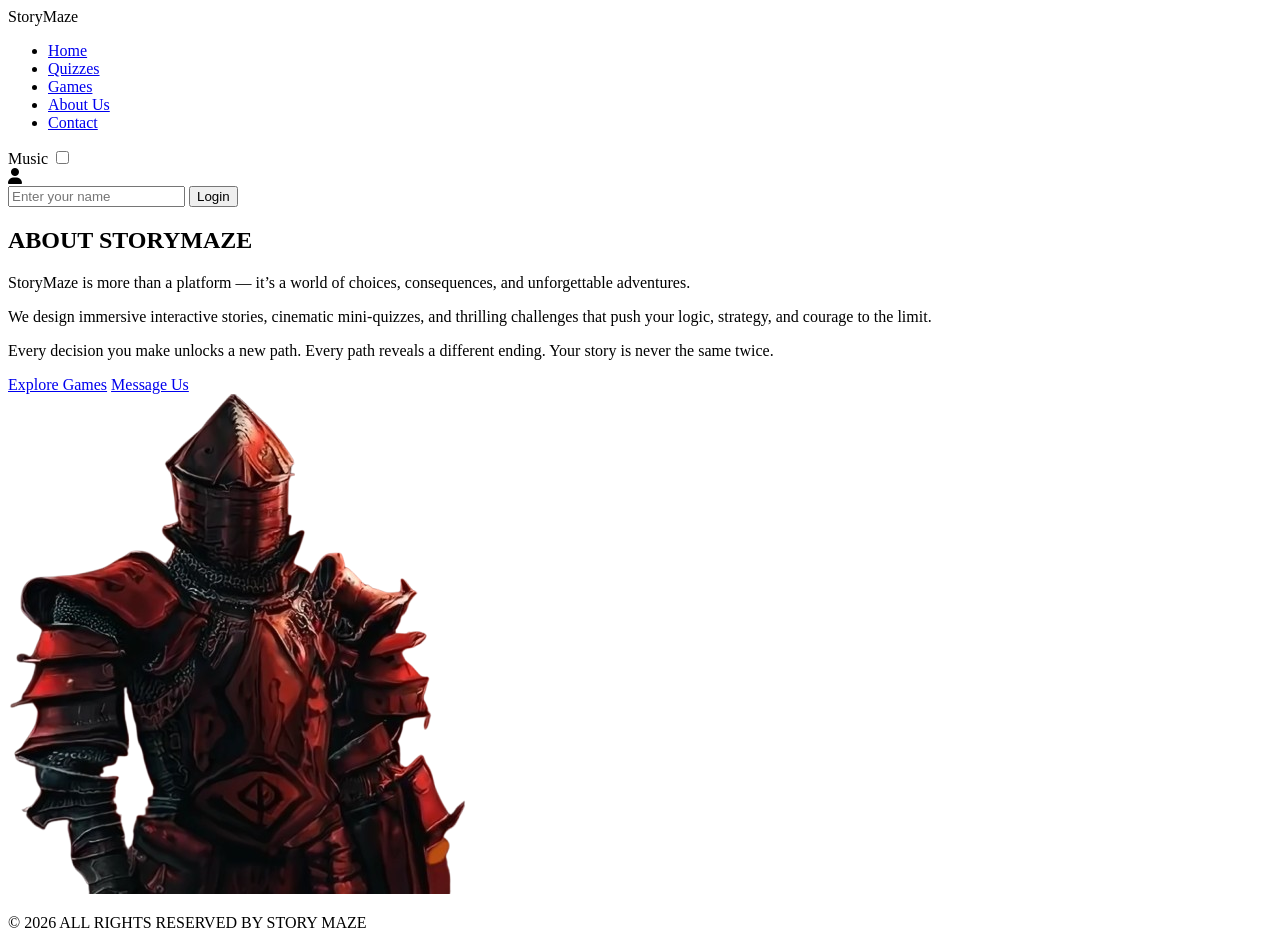
==== html/aboutuspage.html @ 0ed066a1 "Web_Project_Commit" ====
<!DOCTYPE html>
<html lang="en">

<head>
    <meta charset="UTF-8">
    <title>Story Maze</title>
    <meta name="viewport" content="width=device-width, initial-scale=1.0">
        <link rel="stylesheet" href="https://cdnjs.cloudflare.com/ajax/libs/font-awesome/6.4.0/css/all.min.css">
    <link rel="stylesheet" href="../CSS/aboutuspage.css">
    <link rel="stylesheet" href="../CSS/user.css">
</head>

<body>

    <audio id="bgMusic" loop>
        <source src="../sounds/navbar-music.mp3" type="audio/mpeg">
    </audio>

    <header class="navbar">
        <div class="logo">StoryMaze</div>

        <ul class="nav-links">
            <li><a href="../index.html">Home</a></li>
            <li><a href="../index.html">Quizzes</a></li>
            <li><a href="gamepage.html">Games</a></li>
            <li><a href="#">About Us</a></li>
            <li><a href="contactpage.html">Contact</a></li>
        </ul>
        <div class="nav-right">
            <label class="sound-switch">
                <span class="sound-text">Music</span>
                <input type="checkbox" id="soundToggle">
                <span class="slider"></span>
            </label>

            <div class="user-menu">

                <i class="fas fa-user user-icon" id="userIcon"></i>

                <div class="user-dropdown" id="userDropdown">

                    <div id="loginArea">
                        <input type="text" id="usernameInput" placeholder="Enter your name">
                        <button id="submitName">Login</button>
                    </div>

                    <div id="welcomeArea" style="display:none">

                        <p id="welcomeText"></p>

                        <button id="removeUser">Logout</button>

                        <div class="menu-section">
                            <h4><i class="fas fa-trophy"></i> Achievements</h4>
                            <div class="menu-list" id="achievementList">
                                No achievements yet
                            </div>
                        </div>

                        <div class="menu-section">
                            <h4><i class="fas fa-star"></i> Quiz Best Scores</h4>
                            <div class="menu-list" id="quizScoreList">
                                No scores yet
                            </div>
                        </div>

                    </div>

                </div>

            </div>
        </div>
    </header>

    <!-- ================= ABOUT US SECTION ================= -->
    <section class="about-section">

        <div class="about-container">

            <!-- LEFT SIDE -->
            <div class="about-text">

                <h1>ABOUT STORYMAZE</h1>
                <div class="about-underline"></div>

                <p class="about-intro">
                    StoryMaze is more than a platform — it’s a world of choices,
                    consequences, and unforgettable adventures.
                </p>

                <p>
                    We design immersive interactive stories, cinematic mini-quizzes,
                    and thrilling challenges that push your logic, strategy,
                    and courage to the limit.
                </p>

                <p>
                    Every decision you make unlocks a new path.
                    Every path reveals a different ending.
                    Your story is never the same twice.
                </p>

                <div class="about-buttons">
                    <a href="gamepage.html" class="about-primary">Explore Games</a>
                    <a href="contactpage.html" class="about-secondary">Message Us</a>
                </div>

            </div>

            <!-- FLOATING IMAGE -->
            <div class="about-image">
                <img src="../img/knight.png" alt="StoryMaze Illustration">
            </div>

        </div>

    </section>

    <div class="footer-bottom">
        <p>© 2026 ALL RIGHTS RESERVED BY <span>STORY MAZE</span></p>
    </div>

    <script>
        const music = document.getElementById("bgMusic");
        const toggle = document.getElementById("soundToggle");

        // Load saved state when page opens
        window.addEventListener("DOMContentLoaded", () => {
            const savedState = localStorage.getItem("musicState");

            if (savedState === "on") {
                toggle.checked = true;
                music.volume = 0.3;
                music.play().catch(() => { });
            }
        });

        // When user changes toggle
        toggle.addEventListener("change", () => {
            if (toggle.checked) {
                music.volume = 0.3;
                music.play().catch(() => { });
                localStorage.setItem("musicState", "on");
            } else {
                music.pause();
                localStorage.setItem("musicState", "off");
            }
        });
    </script>

    <script src="../js/userload.js"></script>
</body>

</html>
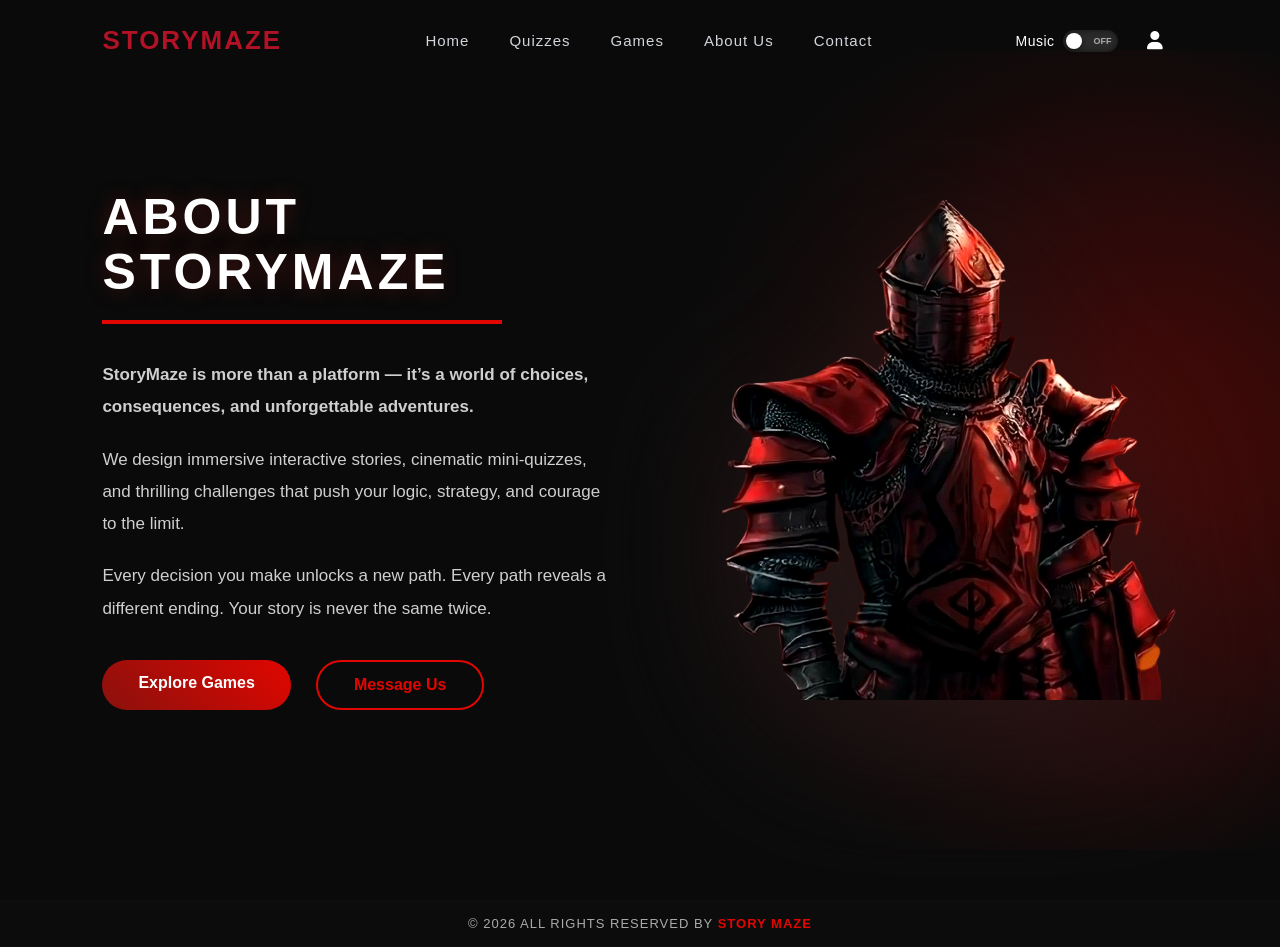
==== commit e2824cbb: "name change commit" ====
--- a/html/aboutuspage.html
+++ b/html/aboutuspage.html
@@ -6,8 +6,8 @@
     <title>Story Maze</title>
     <meta name="viewport" content="width=device-width, initial-scale=1.0">
         <link rel="stylesheet" href="https://cdnjs.cloudflare.com/ajax/libs/font-awesome/6.4.0/css/all.min.css">
-    <link rel="stylesheet" href="../CSS/aboutuspage.css">
-    <link rel="stylesheet" href="../CSS/user.css">
+    <link rel="stylesheet" href="../css/aboutuspage.css">
+    <link rel="stylesheet" href="../css/user.css">
 </head>
 
 <body>
--- a/css/aboutuspage.css
+++ b/css/aboutuspage.css
@@ -0,0 +1,388 @@
+* {
+    margin: 0;
+    padding: 0;
+    box-sizing: border-box;
+    font-family: 'Segoe UI', sans-serif;
+}
+
+body {
+    background: #111;
+    color: #f3f4f6;
+    overflow-x: hidden;
+}
+
+html {
+    scroll-behavior: smooth;
+}
+
+/* ================= NAVBAR ================= */
+
+.navbar {
+    position: absolute;
+    top: 0;
+    width: 100%;
+    padding: 25px 8%;
+    display: flex;
+    justify-content: space-between;
+    align-items: center;
+    z-index: 10;
+}
+
+.logo {
+    font-size: 26px;
+    font-weight: 800;
+    color: #b11226;
+    letter-spacing: 2px;
+    text-transform: uppercase;
+}
+
+.nav-links {
+    list-style: none;
+    display: flex;
+    gap: 40px;
+}
+
+.nav-links li {
+    position: relative;
+}
+
+.nav-links a {
+    text-decoration: none;
+    color: #d1d5db;
+    font-size: 15px;
+    font-weight: 500;
+    letter-spacing: 1px;
+    transition: 0.3s ease;
+}
+
+.nav-links a::after {
+    content: "";
+    position: absolute;
+    left: 50%;
+    bottom: -6px;
+    width: 0%;
+    height: 2px;
+    background: #b11226;
+    transition: 0.3s ease;
+    transform: translateX(-50%);
+}
+
+/* ===== RED MUSIC TOGGLE ===== */
+
+.sound-switch {
+    display: flex;
+    align-items: center;
+    gap: 8px;
+    cursor: pointer;
+    user-select: none;
+}
+
+.sound-text {
+    color: #fff;
+    font-size: 14px;
+    font-weight: 500;
+    letter-spacing: 0.5px;
+}
+
+.sound-switch input {
+    display: none;
+}
+
+.slider {
+    position: relative;
+    width: 55px;
+    height: 22px;
+    background: #2b2b2b;
+    border-radius: 50px;
+    transition: 0.3s ease;
+    box-shadow: inset 0 0 6px rgba(0, 0, 0, 0.6);
+}
+
+.slider::before {
+    content: "";
+    position: absolute;
+    width: 16px;
+    height: 16px;
+    left: 3px;
+    top: 3px;
+    background: #ffffff;
+    border-radius: 50%;
+    transition: 0.3s ease;
+    box-shadow: 0 2px 5px rgba(0, 0, 0, 0.4);
+}
+
+.slider::after {
+    content: "OFF";
+    position: absolute;
+    right: 6px;
+    top: 50%;
+    transform: translateY(-50%);
+    font-size: 9px;
+    font-weight: bold;
+    color: #aaa;
+    transition: 0.3s ease;
+}
+
+.sound-switch input:checked+.slider {
+    background: linear-gradient(45deg, #8a110d, #e10600);
+    box-shadow: 0 0 10px rgba(225, 6, 0, 0.6);
+}
+
+.sound-switch input:checked+.slider::before {
+    transform: translateX(30px);
+}
+
+.sound-switch input:checked+.slider::after {
+    content: "ON";
+    left: 6px;
+    right: auto;
+    color: #fff;
+}
+
+.nav-links a:hover {
+    color: #ffffff;
+}
+
+.nav-links a:hover::after {
+    width: 100%;
+}
+
+@media (max-width: 900px) {
+
+    .nav-links {
+        display: none;
+    }
+
+    .first-content h1 {
+        font-size: 38px;
+    }
+
+    .first-content p {
+        font-size: 16px;
+    }
+
+    .buttons {
+        flex-direction: column;
+    }
+}
+
+
+/* ================= FOOTER BOTTOM ================= */
+.footer-bottom {
+    background-color: #0c0c0c;
+    padding: 15px 0;
+    text-align: center;
+    border-top: 1px solid rgba(34, 33, 33, 0.1);
+    border-bottom: 1px solid rgba(34, 33, 33, 0.1);
+}
+
+.footer-bottom p {
+    font-size: 13px;
+    color: #aaa;
+    letter-spacing: 1px;
+}
+
+.footer-bottom p span {
+    color: #e10600;
+    font-weight: 600;
+}
+
+
+/* ================= ABOUT SECTION ================= */
+
+.about-section {
+    min-height: 100vh;
+    padding: 120px 8%;
+    display: flex;
+    align-items: center;
+    position: relative;
+    overflow: hidden;
+    background: #0a0a0a;
+}
+
+.about-section::before {
+    content: "";
+    position: absolute;
+    inset: 0;
+    background: linear-gradient(to right,
+            #0a0a0a 35%,
+            rgba(10, 10, 10, 0.95) 50%,
+            rgba(10, 10, 10, 0.7) 65%,
+            rgba(10, 10, 10, 0.3) 80%,
+            transparent 100%);
+    z-index: 1;
+}
+
+.about-section::after {
+    content: "";
+    position: absolute;
+    width: 1000px;
+    height: 800px;
+    background:
+        radial-gradient(circle, rgba(225, 6, 0, 0.25), transparent 70%)
+        ,
+        radial-gradient(circle, rgba(225, 6, 0, 0.15), transparent 70%)
+    ;
+    right: -300px;
+    bottom: -150px;
+    top: 50%;
+    transform: translateY(-50%);
+    z-index: 0;
+    pointer-events: none;
+}
+
+
+.about-container {
+    width: 100%;
+    display: flex;
+    align-items: center;
+    justify-content: space-between;
+    gap: 60px;
+    position: relative;
+    z-index: 2;
+}
+
+.about-text {
+    flex: 1;
+    max-width: 600px;
+}
+
+.about-text h1 {
+    font-size: 50px;
+    font-weight: 900;
+    color: #fff;
+    letter-spacing: 4px;
+    line-height: 1.1;
+    margin-bottom: 20px;
+    text-shadow: 0 0 20px rgba(145, 27, 23, 0.4);
+}
+
+.about-underline {
+    width: 400px;
+    height: 4px;
+    background: #e10600;
+    margin-bottom: 35px;
+}
+
+.about-intro {
+    font-size: 20px;
+    font-weight: 700;
+    color: #ff3b3b;
+    margin-bottom: 25px;
+}
+
+.about-text p {
+    font-size: 17px;
+    line-height: 1.9;
+    color: #cfcfcf;
+    margin-bottom: 20px;
+}
+
+.about-buttons {
+    margin-top: 35px;
+    display: flex;
+    gap: 25px;
+}
+
+.about-primary {
+    padding: 14px 36px;
+    border-radius: 40px;
+    background: linear-gradient(45deg, #8a110d, #e10600);
+    color: #fff;
+    font-weight: 600;
+    text-decoration: none;
+    transition: 0.3s ease;
+}
+
+.about-primary:hover {
+    transform: translateY(-4px);
+    box-shadow: 0 0 30px rgba(225, 6, 0, 0.6);
+}
+
+.about-secondary {
+    padding: 14px 36px;
+    border-radius: 40px;
+    border: 2px solid #e10600;
+    color: #e10600;
+    font-weight: 600;
+    text-decoration: none;
+    transition: 0.3s ease;
+}
+
+.about-secondary:hover {
+    background: #e10600;
+    color: #fff;
+}
+
+/* ================== IMAGE=================== */
+
+.about-image {
+    flex: 1;
+    display: flex;
+    justify-content: flex-end;
+    position: relative;
+}
+
+.about-image img {
+    max-width: 520px;
+    height: auto;
+    filter:
+        drop-shadow(0 40px 70px rgba(43, 31, 31, 0.9)) contrast(1.10) brightness(1.1);
+    animation: floatEffect 6s ease-in-out infinite;
+    transition: 0.4s ease;
+}
+
+@keyframes floatEffect {
+
+    0%,
+    100% {
+        transform: translateY(0px);
+    }
+
+    50% {
+        transform: translateY(-15px);
+    }
+}
+
+/* ================== RESPONSIVE =================== */
+
+@media (max-width: 992px) {
+
+    .about-container {
+        flex-direction: column;
+        text-align: center;
+    }
+
+    .about-text {
+        max-width: 100%;
+    }
+
+    .about-image {
+        justify-content: center;
+        margin-top: 60px;
+    }
+
+    .about-text h1 {
+        font-size: 42px;
+    }
+
+    .about-buttons {
+        justify-content: center;
+        flex-wrap: wrap;
+    }
+}
+
+@media (max-width: 576px) {
+
+    .about-text h1 {
+        font-size: 34px;
+    }
+
+    .about-text p {
+        font-size: 15px;
+    }
+
+    .about-image img {
+        max-width: 320px;
+    }
+}
--- a/css/user.css
+++ b/css/user.css
@@ -0,0 +1,189 @@
+/* ================= USER MENU ================= */
+
+.nav-right{
+display:flex;
+align-items:center;
+gap:14px;
+margin-right:15px;
+}
+
+/* USER MENU CONTAINER */
+
+.user-menu{
+position:relative;
+margin-left:15px;
+display:flex;
+align-items:center;
+}
+
+/* USER ICON */
+
+.user-icon{
+font-size:18px;
+color:white;
+cursor:pointer;
+transition:0.3s;
+}
+
+.user-icon:hover{
+color:#ff8c2a;
+transform:scale(1.1);
+}
+
+/* DROPDOWN PANEL */
+
+.user-dropdown{
+position:absolute;
+right:0;
+top:42px;
+width:250px;
+background:#171717;
+border-radius:12px;
+padding:16px;
+display:none;
+flex-direction:column;
+gap:12px;
+box-shadow:0 12px 30px rgba(0,0,0,0.6);
+border:1px solid rgba(255,255,255,0.06);
+z-index:1000;
+}
+
+/* LOGIN INPUT */
+
+.user-dropdown input{
+width:100%;
+padding:9px 10px;
+border-radius:6px;
+border:1px solid rgba(255,255,255,0.08);
+background:#222;
+color:white;
+font-size:13px;
+outline:none;
+transition:0.25s;
+}
+
+.user-dropdown input::placeholder{
+color:#888;
+}
+
+.user-dropdown input:focus{
+border-color:#ff6b00;
+box-shadow:0 0 6px rgba(255,107,0,0.5);
+background:#262626;
+}
+
+/* BUTTONS */
+
+.user-dropdown button{
+margin:8px 0;
+width:100%;
+padding:9px;
+border:none;
+border-radius:6px;
+cursor:pointer;
+background:linear-gradient(135deg,#ff6b00,#ff9a3c);
+color:white;
+font-size:13px;
+font-weight:600;
+letter-spacing:0.3px;
+transition:0.25s;
+box-shadow:0 4px 10px rgba(0,0,0,0.3);
+}
+
+.user-dropdown button:hover{
+transform:translateY(-2px);
+box-shadow:0 6px 14px rgba(0,0,0,0.4);
+background:linear-gradient(135deg,#ff7a1f,#ffb067);
+}
+
+.user-dropdown button:active{
+transform:scale(0.96);
+}
+
+/* LOGOUT BUTTON SMALLER */
+
+#removeUser{
+padding:7px;
+font-size:12px;
+background:#ff7a2f;
+}
+
+#removeUser:hover{
+background:#ff944d;
+}
+
+/* WELCOME TEXT */
+
+#welcomeText{
+width:100%;
+text-align:center;
+font-size:14px;
+font-weight:500;
+color:#f0f0f0;
+margin-bottom: 5px;
+}
+
+/* MENU SECTIONS */
+
+.menu-section{
+border-top:1px solid rgba(255,255,255,0.08);
+padding-top:10px;
+margin-top:6px;
+}
+
+/* SECTION TITLES */
+
+.menu-section h4{
+font-size:13px;
+color:#d0d0d0;
+margin-bottom:6px;
+display:flex;
+align-items:center;
+gap:6px;
+font-weight:600;
+}
+
+/* LIST CONTAINER */
+
+.menu-list{
+font-size:12px;
+color:#eee;
+display:flex;
+flex-direction:column;
+gap:5px;
+background:#1f1f1f;
+padding:8px;
+border-radius:6px;
+border:1px solid rgba(255,255,255,0.05);
+max-height:120px;
+overflow-y:auto;
+}
+
+/* LIST ITEMS */
+
+.menu-list div{
+padding:3px 2px;
+}
+
+/* EMPTY MESSAGE */
+
+.menu-list:empty::after{
+content:"No data yet";
+color:#777;
+font-size:11px;
+}
+
+/* SCROLLBAR */
+
+.menu-list::-webkit-scrollbar{
+width:6px;
+}
+
+.menu-list::-webkit-scrollbar-thumb{
+background:#444;
+border-radius:10px;
+}
+
+.menu-list::-webkit-scrollbar-thumb:hover{
+background:#666;
+}
